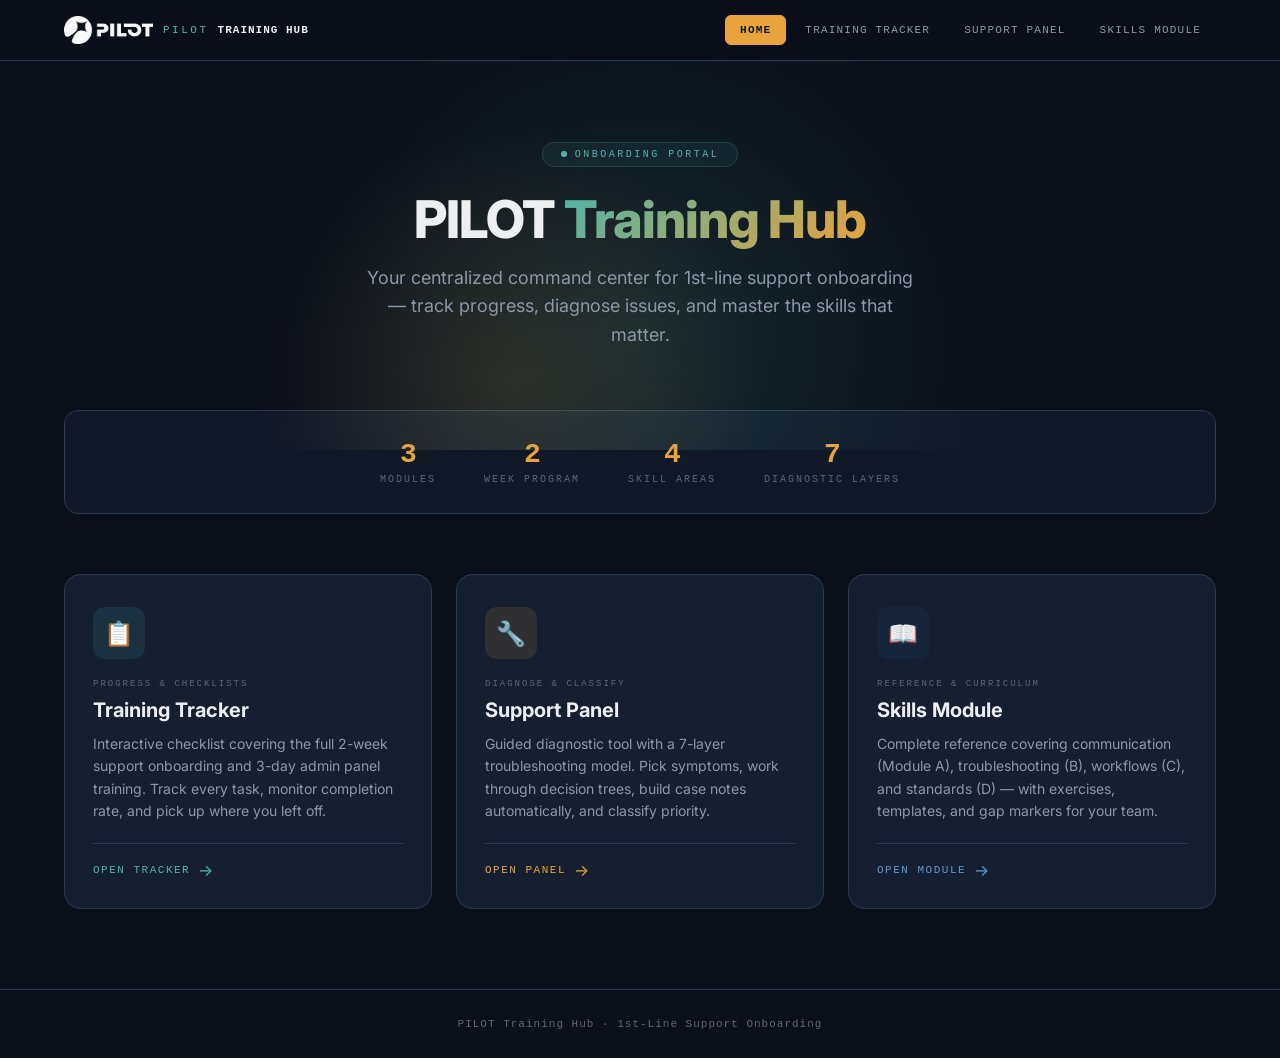
==== index.html @ e3c9f26d "feat: implement PILOT Training Hub landing page and add supporting assets" ====
<!DOCTYPE html>
<html lang="en">
<head>
<meta charset="UTF-8">
<meta name="viewport" content="width=device-width, initial-scale=1">
<title>PILOT Training Hub</title>
<meta name="description" content="PILOT system training hub — Training Tracker, Support Panel, and Support Skills Module for 1st-line support onboarding.">
<style>
  @import url('https://fonts.googleapis.com/css2?family=Inter:wght@400;500;600;700;800&display=swap');
  :root{
    --bg:#0B0F19; --surface:#111827; --card:#161F30; --card-hover:#1D2A3E;
    --line:#2A3A52; --amber:#E8A33D; --amber-dim:#6B4F24; --teal:#4FB4A8;
    --teal-glow:rgba(79,180,168,.15); --amber-glow:rgba(232,163,61,.12);
    --text:#EDEEF0; --dim:#8C97A8; --faint:#5C6678;
    --mono:'Courier New',ui-monospace,monospace;
    --sans:'Inter','Segoe UI','IBM Plex Sans',system-ui,Arial,sans-serif;
  }
  *{box-sizing:border-box;margin:0;padding:0}
  html{scroll-behavior:smooth}
  body{font-family:var(--sans);color:var(--text);background:var(--bg);min-height:100vh;overflow-x:hidden}

  /* ── NAV ────────────────────────────────────────────── */
  .topnav{position:sticky;top:0;z-index:50;background:rgba(11,15,25,.92);
    border-bottom:1px solid var(--line);backdrop-filter:blur(14px);-webkit-backdrop-filter:blur(14px)}
  .topnav-in{max-width:1200px;margin:0 auto;padding:0 24px;display:flex;align-items:center;height:60px;gap:12px}
  .topnav .logo-link{display:flex;align-items:center;gap:10px;text-decoration:none;flex-shrink:0}
  .topnav .logo-link img{height:28px;width:auto}
  .topnav .logo-text{font-family:var(--mono);font-size:11px;letter-spacing:2.5px;color:var(--teal);text-transform:uppercase;white-space:nowrap}
  .topnav .logo-text b{color:var(--text);letter-spacing:1px}
  .nav-spacer{flex:1}
  .nav-links{display:flex;gap:4px;align-items:center}
  .nav-link{font-family:var(--mono);font-size:11px;letter-spacing:1.2px;text-transform:uppercase;text-decoration:none;
    color:var(--dim);padding:8px 14px;border-radius:6px;border:1px solid transparent;transition:all .2s ease;white-space:nowrap}
  .nav-link:hover{color:var(--text);background:rgba(255,255,255,.04);border-color:var(--line)}
  .nav-link.active{color:#121826;background:var(--amber);border-color:var(--amber);font-weight:700}
  .nav-link:focus-visible{outline:2px solid var(--teal);outline-offset:2px}
  .hamburger{display:none;background:none;border:1px solid var(--line);color:var(--dim);
    border-radius:6px;padding:8px 10px;cursor:pointer;font-size:18px;line-height:1}
  .hamburger:hover{color:var(--text);border-color:var(--faint)}
  @media(max-width:768px){
    .nav-links{display:none;position:absolute;top:60px;left:0;right:0;background:rgba(11,15,25,.97);
      border-bottom:1px solid var(--line);flex-direction:column;padding:12px 16px;gap:4px;backdrop-filter:blur(14px)}
    .nav-links.open{display:flex}
    .hamburger{display:block}
  }

  /* ── HERO ───────────────────────────────────────────── */
  .hero{position:relative;padding:80px 24px 64px;text-align:center;overflow:hidden}
  .hero::before{content:'';position:absolute;top:-120px;left:50%;transform:translateX(-50%);
    width:800px;height:800px;background:radial-gradient(circle,var(--teal-glow) 0%,transparent 65%);pointer-events:none}
  .hero::after{content:'';position:absolute;top:20px;left:40%;transform:translateX(-50%);
    width:600px;height:600px;background:radial-gradient(circle,var(--amber-glow) 0%,transparent 60%);pointer-events:none}
  .hero-content{position:relative;z-index:1;max-width:720px;margin:0 auto}
  .hero-badge{display:inline-flex;align-items:center;gap:8px;font-family:var(--mono);font-size:10px;
    letter-spacing:2.5px;color:var(--teal);text-transform:uppercase;background:rgba(79,180,168,.08);
    border:1px solid rgba(79,180,168,.2);border-radius:100px;padding:6px 18px;margin-bottom:24px}
  .hero-badge .dot{width:6px;height:6px;border-radius:50%;background:var(--teal);animation:pulse 2s ease-in-out infinite}
  @keyframes pulse{0%,100%{opacity:1}50%{opacity:.3}}
  .hero h1{font-size:clamp(32px,5vw,52px);font-weight:800;line-height:1.1;letter-spacing:-.02em;margin-bottom:16px}
  .hero h1 .grad{background:linear-gradient(135deg,var(--teal),var(--amber));-webkit-background-clip:text;
    -webkit-text-fill-color:transparent;background-clip:text}
  .hero .sub{font-size:clamp(15px,2vw,18px);color:var(--dim);line-height:1.6;max-width:560px;margin:0 auto 36px}

  /* ── CARDS ──────────────────────────────────────────── */
  .cards{max-width:1200px;margin:0 auto;padding:0 24px 80px;display:grid;grid-template-columns:repeat(3,1fr);gap:24px}
  @media(max-width:900px){.cards{grid-template-columns:1fr}}
  .card{position:relative;background:var(--card);border:1px solid var(--line);border-radius:16px;padding:32px 28px 28px;
    text-decoration:none;color:var(--text);overflow:hidden;transition:all .35s cubic-bezier(.25,.8,.25,1);display:flex;flex-direction:column}
  .card::before{content:'';position:absolute;inset:0;border-radius:16px;opacity:0;transition:opacity .35s ease}
  .card:nth-child(1)::before{background:linear-gradient(135deg,rgba(79,180,168,.06),rgba(232,163,61,.04))}
  .card:nth-child(2)::before{background:linear-gradient(135deg,rgba(232,163,61,.06),rgba(200,128,128,.04))}
  .card:nth-child(3)::before{background:linear-gradient(135deg,rgba(31,78,121,.08),rgba(79,180,168,.04))}
  .card:hover{border-color:var(--faint);transform:translateY(-4px);box-shadow:0 16px 48px rgba(0,0,0,.3)}
  .card:hover::before{opacity:1}
  .card:focus-visible{outline:2px solid var(--teal);outline-offset:4px}
  .card-icon{width:52px;height:52px;border-radius:12px;display:flex;align-items:center;justify-content:center;
    font-size:24px;margin-bottom:20px;position:relative}
  .card:nth-child(1) .card-icon{background:rgba(79,180,168,.12);color:var(--teal)}
  .card:nth-child(2) .card-icon{background:rgba(232,163,61,.12);color:var(--amber)}
  .card:nth-child(3) .card-icon{background:rgba(31,78,121,.15);color:#5B9BD5}
  .card-tag{font-family:var(--mono);font-size:9px;letter-spacing:2px;text-transform:uppercase;
    color:var(--faint);margin-bottom:8px}
  .card h2{font-size:20px;font-weight:700;margin-bottom:10px;line-height:1.3}
  .card p{font-size:14px;color:var(--dim);line-height:1.6;flex:1}
  .card-footer{display:flex;align-items:center;gap:8px;margin-top:20px;padding-top:16px;border-top:1px solid var(--line)}
  .card-cta{font-family:var(--mono);font-size:11px;letter-spacing:1.5px;text-transform:uppercase;
    transition:color .2s ease}
  .card:nth-child(1) .card-cta{color:var(--teal)}
  .card:nth-child(2) .card-cta{color:var(--amber)}
  .card:nth-child(3) .card-cta{color:#5B9BD5}
  .card-arrow{font-size:16px;transition:transform .25s ease}
  .card:nth-child(1) .card-arrow{color:var(--teal)}
  .card:nth-child(2) .card-arrow{color:var(--amber)}
  .card:nth-child(3) .card-arrow{color:#5B9BD5}
  .card:hover .card-arrow{transform:translateX(4px)}

  /* ── STATS BAR ──────────────────────────────────────── */
  .stats-bar{max-width:1200px;margin:-40px auto 60px;padding:0 24px}
  .stats-inner{display:flex;justify-content:center;gap:48px;padding:28px 32px;
    background:var(--surface);border:1px solid var(--line);border-radius:14px;flex-wrap:wrap}
  .stat{text-align:center}
  .stat .num{font-family:var(--mono);font-size:28px;font-weight:700;color:var(--amber);letter-spacing:-1px}
  .stat .lbl{font-family:var(--mono);font-size:10px;letter-spacing:2px;color:var(--faint);text-transform:uppercase;margin-top:4px}

  /* ── FOOTER ─────────────────────────────────────────── */
  footer{border-top:1px solid var(--line);padding:28px 24px;text-align:center}
  footer p{font-family:var(--mono);font-size:11px;color:var(--faint);letter-spacing:1px}

  @media(prefers-reduced-motion:reduce){*{transition:none!important;animation:none!important}}
</style>
</head>
<body>

<!-- ─── NAVIGATION ──────────────────────────────────── -->
<nav class="topnav" id="topnav">
  <div class="topnav-in">
    <a class="logo-link" href="index.html">
      <img src="White.png" alt="PILOT logo">
      <span class="logo-text">PILOT <b>Training Hub</b></span>
    </a>
    <div class="nav-spacer"></div>
    <button class="hamburger" id="hamburger" aria-label="Toggle navigation">&#9776;</button>
    <div class="nav-links" id="navLinks">
      <a class="nav-link active" href="index.html">Home</a>
      <a class="nav-link" href="pilot_training_tracker.html">Training Tracker</a>
      <a class="nav-link" href="pilot_support_panel.html">Support Panel</a>
      <a class="nav-link" href="pilot_support_skills_module.html">Skills Module</a>
    </div>
  </div>
</nav>

<!-- ─── HERO ────────────────────────────────────────── -->
<section class="hero">
  <div class="hero-content">
    <div class="hero-badge"><span class="dot"></span> Onboarding Portal</div>
    <h1>PILOT <span class="grad">Training Hub</span></h1>
    <p class="sub">Your centralized command center for 1st-line support onboarding — track progress, diagnose issues, and master the skills that matter.</p>
  </div>
</section>

<!-- ─── STATS BAR ──────────────────────────────────── -->
<div class="stats-bar">
  <div class="stats-inner">
    <div class="stat"><div class="num">3</div><div class="lbl">Modules</div></div>
    <div class="stat"><div class="num">2</div><div class="lbl">Week Program</div></div>
    <div class="stat"><div class="num">4</div><div class="lbl">Skill Areas</div></div>
    <div class="stat"><div class="num">7</div><div class="lbl">Diagnostic Layers</div></div>
  </div>
</div>

<!-- ─── CARDS ───────────────────────────────────────── -->
<div class="cards">
  <a class="card" href="pilot_training_tracker.html" id="card-tracker">
    <div class="card-icon">📋</div>
    <div class="card-tag">Progress & Checklists</div>
    <h2>Training Tracker</h2>
    <p>Interactive checklist covering the full 2-week support onboarding and 3-day admin panel training. Track every task, monitor completion rate, and pick up where you left off.</p>
    <div class="card-footer">
      <span class="card-cta">Open tracker</span>
      <span class="card-arrow">→</span>
    </div>
  </a>
  <a class="card" href="pilot_support_panel.html" id="card-panel">
    <div class="card-icon">🔧</div>
    <div class="card-tag">Diagnose & Classify</div>
    <h2>Support Panel</h2>
    <p>Guided diagnostic tool with a 7-layer troubleshooting model. Pick symptoms, work through decision trees, build case notes automatically, and classify priority.</p>
    <div class="card-footer">
      <span class="card-cta">Open panel</span>
      <span class="card-arrow">→</span>
    </div>
  </a>
  <a class="card" href="pilot_support_skills_module.html" id="card-skills">
    <div class="card-icon">📖</div>
    <div class="card-tag">Reference & Curriculum</div>
    <h2>Skills Module</h2>
    <p>Complete reference covering communication (Module A), troubleshooting (B), workflows (C), and standards (D) — with exercises, templates, and gap markers for your team.</p>
    <div class="card-footer">
      <span class="card-cta">Open module</span>
      <span class="card-arrow">→</span>
    </div>
  </a>
</div>

<!-- ─── FOOTER ──────────────────────────────────────── -->
<footer>
  <p>PILOT Training Hub &middot; 1st-Line Support Onboarding</p>
</footer>

<script>
  // Mobile hamburger toggle
  const hamburger = document.getElementById('hamburger');
  const navLinks = document.getElementById('navLinks');
  hamburger.addEventListener('click', () => navLinks.classList.toggle('open'));

  // Close mobile menu on link click
  navLinks.querySelectorAll('.nav-link').forEach(link => {
    link.addEventListener('click', () => navLinks.classList.remove('open'));
  });
</script>
</body>
</html>
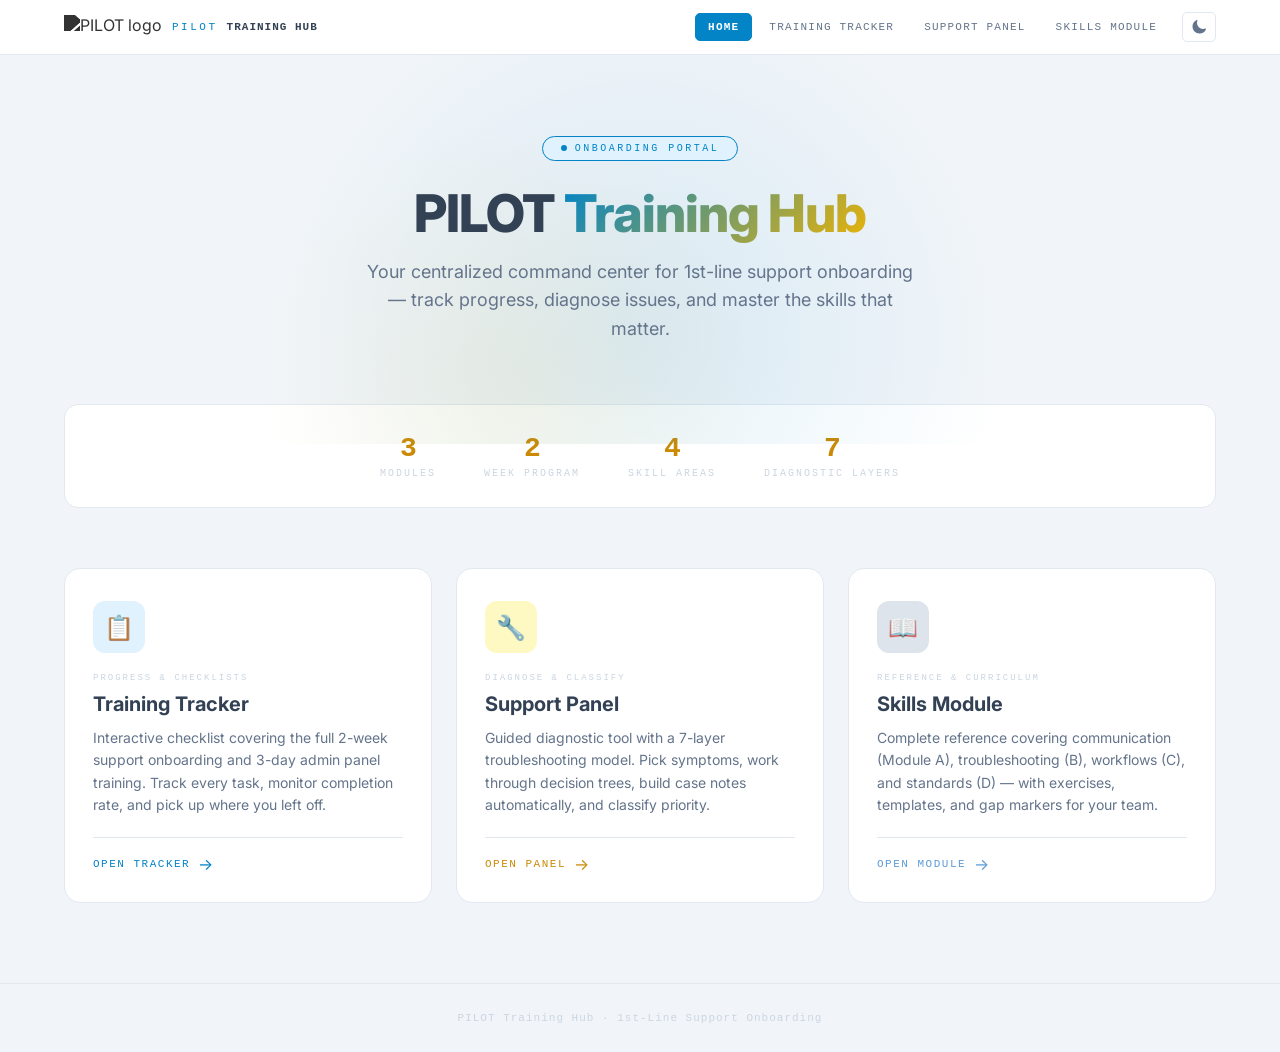
==== commit 082ce563: "refactor: centralize styles into shared.css and implement global theme support" ====
--- a/index.html
+++ b/index.html
@@ -5,92 +5,60 @@
 <meta name="viewport" content="width=device-width, initial-scale=1">
 <title>PILOT Training Hub</title>
 <meta name="description" content="PILOT system training hub — Training Tracker, Support Panel, and Support Skills Module for 1st-line support onboarding.">
+<link rel="stylesheet" href="shared.css">
 <style>
-  @import url('https://fonts.googleapis.com/css2?family=Inter:wght@400;500;600;700;800&display=swap');
-  :root{
-    --bg:#0B0F19; --surface:#111827; --card:#161F30; --card-hover:#1D2A3E;
-    --line:#2A3A52; --amber:#E8A33D; --amber-dim:#6B4F24; --teal:#4FB4A8;
-    --teal-glow:rgba(79,180,168,.15); --amber-glow:rgba(232,163,61,.12);
-    --text:#EDEEF0; --dim:#8C97A8; --faint:#5C6678;
-    --mono:'Courier New',ui-monospace,monospace;
-    --sans:'Inter','Segoe UI','IBM Plex Sans',system-ui,Arial,sans-serif;
-  }
-  *{box-sizing:border-box;margin:0;padding:0}
-  html{scroll-behavior:smooth}
-  body{font-family:var(--sans);color:var(--text);background:var(--bg);min-height:100vh;overflow-x:hidden}
-
-  /* ── NAV ────────────────────────────────────────────── */
-  .topnav{position:sticky;top:0;z-index:50;background:rgba(11,15,25,.92);
-    border-bottom:1px solid var(--line);backdrop-filter:blur(14px);-webkit-backdrop-filter:blur(14px)}
-  .topnav-in{max-width:1200px;margin:0 auto;padding:0 24px;display:flex;align-items:center;height:60px;gap:12px}
-  .topnav .logo-link{display:flex;align-items:center;gap:10px;text-decoration:none;flex-shrink:0}
-  .topnav .logo-link img{height:28px;width:auto}
-  .topnav .logo-text{font-family:var(--mono);font-size:11px;letter-spacing:2.5px;color:var(--teal);text-transform:uppercase;white-space:nowrap}
-  .topnav .logo-text b{color:var(--text);letter-spacing:1px}
-  .nav-spacer{flex:1}
-  .nav-links{display:flex;gap:4px;align-items:center}
-  .nav-link{font-family:var(--mono);font-size:11px;letter-spacing:1.2px;text-transform:uppercase;text-decoration:none;
-    color:var(--dim);padding:8px 14px;border-radius:6px;border:1px solid transparent;transition:all .2s ease;white-space:nowrap}
-  .nav-link:hover{color:var(--text);background:rgba(255,255,255,.04);border-color:var(--line)}
-  .nav-link.active{color:#121826;background:var(--amber);border-color:var(--amber);font-weight:700}
-  .nav-link:focus-visible{outline:2px solid var(--teal);outline-offset:2px}
-  .hamburger{display:none;background:none;border:1px solid var(--line);color:var(--dim);
-    border-radius:6px;padding:8px 10px;cursor:pointer;font-size:18px;line-height:1}
-  .hamburger:hover{color:var(--text);border-color:var(--faint)}
-  @media(max-width:768px){
-    .nav-links{display:none;position:absolute;top:60px;left:0;right:0;background:rgba(11,15,25,.97);
-      border-bottom:1px solid var(--line);flex-direction:column;padding:12px 16px;gap:4px;backdrop-filter:blur(14px)}
-    .nav-links.open{display:flex}
-    .hamburger{display:block}
-  }
-
   /* ── HERO ───────────────────────────────────────────── */
   .hero{position:relative;padding:80px 24px 64px;text-align:center;overflow:hidden}
   .hero::before{content:'';position:absolute;top:-120px;left:50%;transform:translateX(-50%);
-    width:800px;height:800px;background:radial-gradient(circle,var(--teal-glow) 0%,transparent 65%);pointer-events:none}
+    width:800px;height:800px;background:radial-gradient(circle,rgba(2,132,199,.1) 0%,transparent 65%);pointer-events:none}
   .hero::after{content:'';position:absolute;top:20px;left:40%;transform:translateX(-50%);
-    width:600px;height:600px;background:radial-gradient(circle,var(--amber-glow) 0%,transparent 60%);pointer-events:none}
+    width:600px;height:600px;background:radial-gradient(circle,rgba(234,179,8,.08) 0%,transparent 60%);pointer-events:none}
   .hero-content{position:relative;z-index:1;max-width:720px;margin:0 auto}
   .hero-badge{display:inline-flex;align-items:center;gap:8px;font-family:var(--mono);font-size:10px;
-    letter-spacing:2.5px;color:var(--teal);text-transform:uppercase;background:rgba(79,180,168,.08);
-    border:1px solid rgba(79,180,168,.2);border-radius:100px;padding:6px 18px;margin-bottom:24px}
-  .hero-badge .dot{width:6px;height:6px;border-radius:50%;background:var(--teal);animation:pulse 2s ease-in-out infinite}
+    letter-spacing:2.5px;color:var(--primary);text-transform:uppercase;background:var(--primary-bg);
+    border:1px solid var(--primary);border-radius:100px;padding:6px 18px;margin-bottom:24px}
+  .hero-badge .dot{width:6px;height:6px;border-radius:50%;background:var(--primary);animation:pulse 2s ease-in-out infinite}
   @keyframes pulse{0%,100%{opacity:1}50%{opacity:.3}}
   .hero h1{font-size:clamp(32px,5vw,52px);font-weight:800;line-height:1.1;letter-spacing:-.02em;margin-bottom:16px}
-  .hero h1 .grad{background:linear-gradient(135deg,var(--teal),var(--amber));-webkit-background-clip:text;
+  .hero h1 .grad{background:linear-gradient(135deg,var(--primary),var(--warning));-webkit-background-clip:text;
     -webkit-text-fill-color:transparent;background-clip:text}
-  .hero .sub{font-size:clamp(15px,2vw,18px);color:var(--dim);line-height:1.6;max-width:560px;margin:0 auto 36px}
+  .hero .sub{font-size:clamp(15px,2vw,18px);color:var(--text-sec);line-height:1.6;max-width:560px;margin:0 auto 36px}
 
   /* ── CARDS ──────────────────────────────────────────── */
   .cards{max-width:1200px;margin:0 auto;padding:0 24px 80px;display:grid;grid-template-columns:repeat(3,1fr);gap:24px}
   @media(max-width:900px){.cards{grid-template-columns:1fr}}
-  .card{position:relative;background:var(--card);border:1px solid var(--line);border-radius:16px;padding:32px 28px 28px;
-    text-decoration:none;color:var(--text);overflow:hidden;transition:all .35s cubic-bezier(.25,.8,.25,1);display:flex;flex-direction:column}
+  .card{position:relative;background:var(--surface);border:1px solid var(--line);border-radius:16px;padding:32px 28px 28px;
+    text-decoration:none;color:var(--text-pr);overflow:hidden;transition:var(--transition);display:flex;flex-direction:column}
   .card::before{content:'';position:absolute;inset:0;border-radius:16px;opacity:0;transition:opacity .35s ease}
-  .card:nth-child(1)::before{background:linear-gradient(135deg,rgba(79,180,168,.06),rgba(232,163,61,.04))}
-  .card:nth-child(2)::before{background:linear-gradient(135deg,rgba(232,163,61,.06),rgba(200,128,128,.04))}
-  .card:nth-child(3)::before{background:linear-gradient(135deg,rgba(31,78,121,.08),rgba(79,180,168,.04))}
-  .card:hover{border-color:var(--faint);transform:translateY(-4px);box-shadow:0 16px 48px rgba(0,0,0,.3)}
+  .card:nth-child(1)::before{background:linear-gradient(135deg,rgba(2,132,199,.06),rgba(234,179,8,.04))}
+  .card:nth-child(2)::before{background:linear-gradient(135deg,rgba(234,179,8,.06),rgba(200,128,128,.04))}
+  .card:nth-child(3)::before{background:linear-gradient(135deg,rgba(31,78,121,.08),rgba(2,132,199,.04))}
+  .card:hover{border-color:var(--text-dis);transform:translateY(-4px);box-shadow:0 16px 48px rgba(0,0,0,.1)}
+  [data-theme="dark"] .card:hover{box-shadow:0 16px 48px rgba(0,0,0,.3)}
   .card:hover::before{opacity:1}
-  .card:focus-visible{outline:2px solid var(--teal);outline-offset:4px}
+  .card:focus-visible{outline:2px solid var(--primary);outline-offset:4px}
   .card-icon{width:52px;height:52px;border-radius:12px;display:flex;align-items:center;justify-content:center;
     font-size:24px;margin-bottom:20px;position:relative}
-  .card:nth-child(1) .card-icon{background:rgba(79,180,168,.12);color:var(--teal)}
-  .card:nth-child(2) .card-icon{background:rgba(232,163,61,.12);color:var(--amber)}
+  .card:nth-child(1) .card-icon{background:var(--primary-bg);color:var(--primary)}
+  .card:nth-child(2) .card-icon{background:var(--warning-bg);color:var(--warning-dim)}
+  [data-theme="dark"] .card:nth-child(2) .card-icon{color:var(--warning)}
   .card:nth-child(3) .card-icon{background:rgba(31,78,121,.15);color:#5B9BD5}
+  [data-theme="dark"] .card:nth-child(3) .card-icon{background:rgba(91,155,213,.15)}
   .card-tag{font-family:var(--mono);font-size:9px;letter-spacing:2px;text-transform:uppercase;
-    color:var(--faint);margin-bottom:8px}
+    color:var(--text-dis);margin-bottom:8px}
   .card h2{font-size:20px;font-weight:700;margin-bottom:10px;line-height:1.3}
-  .card p{font-size:14px;color:var(--dim);line-height:1.6;flex:1}
+  .card p{font-size:14px;color:var(--text-sec);line-height:1.6;flex:1}
   .card-footer{display:flex;align-items:center;gap:8px;margin-top:20px;padding-top:16px;border-top:1px solid var(--line)}
   .card-cta{font-family:var(--mono);font-size:11px;letter-spacing:1.5px;text-transform:uppercase;
     transition:color .2s ease}
-  .card:nth-child(1) .card-cta{color:var(--teal)}
-  .card:nth-child(2) .card-cta{color:var(--amber)}
+  .card:nth-child(1) .card-cta{color:var(--primary)}
+  .card:nth-child(2) .card-cta{color:var(--warning-dim)}
+  [data-theme="dark"] .card:nth-child(2) .card-cta{color:var(--warning)}
   .card:nth-child(3) .card-cta{color:#5B9BD5}
   .card-arrow{font-size:16px;transition:transform .25s ease}
-  .card:nth-child(1) .card-arrow{color:var(--teal)}
-  .card:nth-child(2) .card-arrow{color:var(--amber)}
+  .card:nth-child(1) .card-arrow{color:var(--primary)}
+  .card:nth-child(2) .card-arrow{color:var(--warning-dim)}
+  [data-theme="dark"] .card:nth-child(2) .card-arrow{color:var(--warning)}
   .card:nth-child(3) .card-arrow{color:#5B9BD5}
   .card:hover .card-arrow{transform:translateX(4px)}
 
@@ -99,14 +67,13 @@
   .stats-inner{display:flex;justify-content:center;gap:48px;padding:28px 32px;
     background:var(--surface);border:1px solid var(--line);border-radius:14px;flex-wrap:wrap}
   .stat{text-align:center}
-  .stat .num{font-family:var(--mono);font-size:28px;font-weight:700;color:var(--amber);letter-spacing:-1px}
-  .stat .lbl{font-family:var(--mono);font-size:10px;letter-spacing:2px;color:var(--faint);text-transform:uppercase;margin-top:4px}
+  .stat .num{font-family:var(--mono);font-size:28px;font-weight:700;color:var(--warning-dim);letter-spacing:-1px}
+  [data-theme="dark"] .stat .num{color:var(--warning)}
+  .stat .lbl{font-family:var(--mono);font-size:10px;letter-spacing:2px;color:var(--text-dis);text-transform:uppercase;margin-top:4px}
 
   /* ── FOOTER ─────────────────────────────────────────── */
   footer{border-top:1px solid var(--line);padding:28px 24px;text-align:center}
-  footer p{font-family:var(--mono);font-size:11px;color:var(--faint);letter-spacing:1px}
-
-  @media(prefers-reduced-motion:reduce){*{transition:none!important;animation:none!important}}
+  footer p{font-family:var(--mono);font-size:11px;color:var(--text-dis);letter-spacing:1px}
 </style>
 </head>
 <body>
@@ -115,17 +82,18 @@
 <nav class="topnav" id="topnav">
   <div class="topnav-in">
     <a class="logo-link" href="index.html">
-      <img src="White.png" alt="PILOT logo">
+      <img src="https://pilot-telematics.com/wp-content/themes/pilot/assets/images/logo.png" alt="PILOT logo" class="pilot-logo">
       <span class="logo-text">PILOT <b>Training Hub</b></span>
     </a>
     <div class="nav-spacer"></div>
-    <button class="hamburger" id="hamburger" aria-label="Toggle navigation">&#9776;</button>
-    <div class="nav-links" id="navLinks">
+    <div class="nav-links" id="siteNavLinks">
       <a class="nav-link active" href="index.html">Home</a>
       <a class="nav-link" href="pilot_training_tracker.html">Training Tracker</a>
       <a class="nav-link" href="pilot_support_panel.html">Support Panel</a>
       <a class="nav-link" href="pilot_support_skills_module.html">Skills Module</a>
     </div>
+    <button class="theme-toggle" id="themeToggle" aria-label="Toggle Theme"></button>
+    <button class="hamburger" id="siteHamburger" aria-label="Toggle navigation">&#9776;</button>
   </div>
 </nav>
 
@@ -187,16 +155,6 @@
   <p>PILOT Training Hub &middot; 1st-Line Support Onboarding</p>
 </footer>
 
-<script>
-  // Mobile hamburger toggle
-  const hamburger = document.getElementById('hamburger');
-  const navLinks = document.getElementById('navLinks');
-  hamburger.addEventListener('click', () => navLinks.classList.toggle('open'));
-
-  // Close mobile menu on link click
-  navLinks.querySelectorAll('.nav-link').forEach(link => {
-    link.addEventListener('click', () => navLinks.classList.remove('open'));
-  });
-</script>
+<script src="shared.js"></script>
 </body>
 </html>
--- a/shared.css
+++ b/shared.css
@@ -0,0 +1,148 @@
+@import url('https://fonts.googleapis.com/css2?family=Inter:wght@400;500;600;700;800&display=swap');
+
+:root {
+  /* Light Theme (PILOT brand from pilot-telematics.com) */
+  --primary: #0284c7;
+  --primary-hover: #0369a1;
+  --primary-bg: #e0f2fe;
+  --bg: #f1f5f9;
+  --surface: #ffffff;
+  --surface-alt: #f8fafc;
+  --text-pr: #334155;
+  --text-sec: #64748b;
+  --text-dis: #cbd5e1;
+  --line: #e2e8f0;
+  --line-strong: #cbd5e1;
+  
+  --positive: #22c55e;
+  --positive-bg: #dcfce7;
+  --negative: #ef4444;
+  --negative-bg: #fee2e2;
+  --warning: #eab308;
+  --warning-dim: #ca8a04;
+  --warning-bg: #fef9c3;
+  
+  --nav-bg: rgba(255, 255, 255, 0.96);
+  --nav-text: #334155;
+  --nav-hover: rgba(0, 0, 0, 0.04);
+  
+  --mono: 'Courier New', ui-monospace, monospace;
+  --sans: 'Inter', 'Segoe UI', system-ui, Arial, sans-serif;
+  --transition: all 0.25s ease;
+}
+
+[data-theme="dark"] {
+  /* Dark Theme */
+  --primary: #38bdf8;
+  --primary-hover: #7dd3fc;
+  --primary-bg: #0c4a6e;
+  --bg: #020617; /* Very dark slate */
+  --surface: #0f172a; /* Slate 900 */
+  --surface-alt: #1e293b; /* Slate 800 */
+  --text-pr: #f8fafc;
+  --text-sec: #94a3b8;
+  --text-dis: #475569;
+  --line: #1e293b;
+  --line-strong: #334155;
+  
+  --positive: #4ade80;
+  --positive-bg: #14532d;
+  --negative: #f87171;
+  --negative-bg: #7f1d1d;
+  --warning: #facc15;
+  --warning-dim: #b45309;
+  --warning-bg: #713f12;
+  
+  --nav-bg: rgba(15, 23, 42, 0.96);
+  --nav-text: #f8fafc;
+  --nav-hover: rgba(255, 255, 255, 0.06);
+}
+
+/* Base resets */
+* { box-sizing: border-box; margin: 0; padding: 0; }
+body {
+  font-family: var(--sans);
+  color: var(--text-pr);
+  background: var(--bg);
+  transition: background-color 0.3s ease, color 0.3s ease;
+}
+
+/* ─── SITE NAV ──────────────────────────────────── */
+.topnav {
+  position: sticky; top: 0; z-index: 100;
+  background: var(--nav-bg);
+  border-bottom: 1px solid var(--line);
+  backdrop-filter: blur(14px);
+  -webkit-backdrop-filter: blur(14px);
+  transition: background-color 0.3s ease, border-color 0.3s ease;
+}
+.topnav-in {
+  max-width: 1200px; margin: 0 auto; padding: 0 24px;
+  display: flex; align-items: center; height: 54px; gap: 12px;
+}
+.topnav .logo-link {
+  display: flex; align-items: center; gap: 10px;
+  text-decoration: none; flex-shrink: 0;
+}
+.topnav .logo-link img { height: 24px; width: auto; }
+/* Invert white logo in light mode if needed, or we'll swap the image source via JS/CSS */
+[data-theme="light"] .topnav .logo-link img.pilot-logo {
+  filter: brightness(0) invert(0.2); /* Make it slate-800 for light mode */
+}
+:root:not([data-theme="dark"]) .topnav .logo-link img.pilot-logo {
+  filter: brightness(0) invert(0.2); /* Default light mode fallback */
+}
+
+.topnav .logo-text {
+  font-family: var(--mono); font-size: 11px; letter-spacing: 2.5px;
+  color: var(--primary); text-transform: uppercase; white-space: nowrap;
+}
+.topnav .logo-text b { color: var(--text-pr); letter-spacing: 1px; }
+.topnav .nav-spacer { flex: 1; }
+.topnav .nav-links { display: flex; gap: 4px; align-items: center; }
+.topnav .nav-link {
+  font-family: var(--mono); font-size: 11px; letter-spacing: 1.2px; text-transform: uppercase;
+  text-decoration: none; color: var(--text-sec); padding: 7px 12px;
+  border-radius: 5px; border: 1px solid transparent; transition: var(--transition);
+  white-space: nowrap;
+}
+.topnav .nav-link:hover {
+  color: var(--text-pr); background: var(--nav-hover); border-color: var(--line);
+}
+.topnav .nav-link.active {
+  color: var(--surface); background: var(--primary); border-color: var(--primary); font-weight: 700;
+}
+[data-theme="dark"] .topnav .nav-link.active {
+  color: #020617; /* Dark text on light blue primary for dark mode */
+}
+
+/* Theme Toggle Button */
+.theme-toggle {
+  background: none; border: 1px solid var(--line); color: var(--text-sec);
+  border-radius: 5px; padding: 6px 8px; cursor: pointer;
+  display: flex; align-items: center; justify-content: center; transition: var(--transition);
+}
+.theme-toggle:hover { color: var(--primary); border-color: var(--primary); }
+.theme-toggle svg { width: 16px; height: 16px; fill: currentColor; }
+
+/* Mobile Menu */
+.topnav .hamburger {
+  display: none; background: none; border: 1px solid var(--line); color: var(--text-sec);
+  border-radius: 5px; padding: 7px 9px; cursor: pointer; font-size: 16px; line-height: 1;
+}
+.topnav .hamburger:hover { color: var(--text-pr); border-color: var(--text-pr); }
+
+@media(max-width: 768px) {
+  .topnav .nav-links {
+    display: none; position: absolute; top: 54px; left: 0; right: 0;
+    background: var(--nav-bg); border-bottom: 1px solid var(--line);
+    flex-direction: column; padding: 10px 16px; gap: 4px;
+    backdrop-filter: blur(14px); box-shadow: 0 4px 6px -1px rgba(0, 0, 0, 0.1);
+  }
+  .topnav .nav-links.open { display: flex; }
+  .topnav .hamburger { display: block; }
+}
+
+@media(prefers-reduced-motion: reduce) {
+  * { transition: none !important; animation: none !important; }
+}
